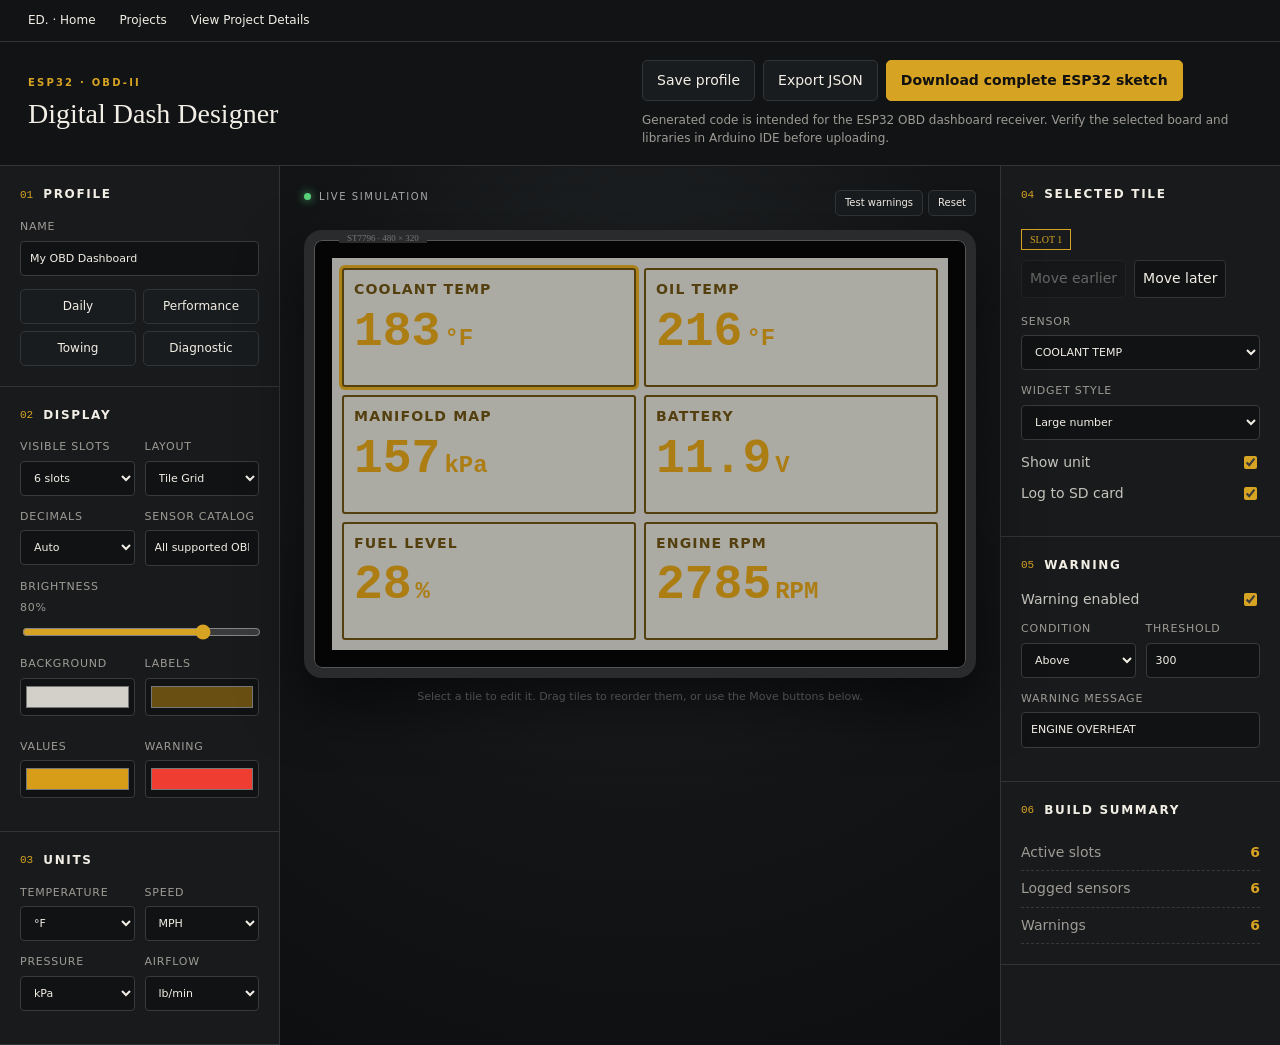
==== tools/obd-dashboard-designer/index.html @ 5e1c79ce "Integrate interactive ESP32 OBD dashboard designer" ====
<!doctype html>
<html lang="en">
<head>
  <meta charset="utf-8">
  <meta name="viewport" content="width=device-width,initial-scale=1">
  <meta name="description" content="Design and export layouts for an ESP32 OBD-II digital dashboard.">
  <title>OBD Digital Dash Designer</title>
  <link rel="stylesheet" href="styles.css">
  <link rel="stylesheet" href="slot-layout.css">
</head>
<body>
  <nav class="site-return" aria-label="Website navigation"><a href="../../#/">ED. · Home</a><a href="../../#/projects">Projects</a><a href="../../#/projects/obd-2-port-dashboard">View Project Details</a></nav>
  <header class="topbar">
    <div>
      <span class="eyebrow">ESP32 · OBD-II</span>
      <h1>Digital Dash Designer</h1>
    </div>
    <div class="download-area"><div class="top-actions">
      <button id="saveProfile" class="ghost">Save profile</button>
      <button id="exportJson" class="ghost">Export JSON</button>
      <button id="exportCpp" class="primary">Download complete ESP32 sketch</button>
    </div><p class="export-notice">Generated code is intended for the ESP32 OBD dashboard receiver. Verify the selected board and libraries in Arduino IDE before uploading.</p></div>
  </header>

  <main class="workspace">
    <aside class="panel controls">
      <section>
        <div class="section-title"><span>01</span><h2>Profile</h2></div>
        <label>Name<input id="profileName" value="My OBD Dashboard" maxlength="40"></label>
        <div class="preset-grid">
          <button data-preset="daily">Daily</button><button data-preset="performance">Performance</button>
          <button data-preset="towing">Towing</button><button data-preset="diagnostic">Diagnostic</button>
        </div>
      </section>

      <section>
        <div class="section-title"><span>02</span><h2>Display</h2></div>
        <div class="field-row">
          <label>Visible slots<select id="slotCount"><option value="4">4 slots</option><option value="6" selected>6 slots</option><option value="8">8 slots</option></select></label>
          <label>Layout<select id="layout"><option value="grid">Tile Grid</option><option value="bars">Horizontal Bars</option><option value="hero">Hero Layout</option></select></label>
        </div>
        <div class="field-row">
          <label>Decimals<select id="decimals"><option value="auto">Auto</option><option>0</option><option>1</option><option>2</option></select></label>
          <label>Sensor catalog<input value="All supported OBD sensors" disabled></label>
        </div>
        <label>Brightness <output id="brightnessOut">80%</output><input id="brightness" type="range" min="10" max="100" value="80"></label>
        <div class="color-grid">
          <label>Background<input id="background" type="color" value="#d2d0c8"></label>
          <label>Labels<input id="textColor" type="color" value="#694f12"></label>
          <label>Values<input id="valueColor" type="color" value="#d79c18"></label>
          <label>Warning<input id="warningColor" type="color" value="#ef3d32"></label>
        </div>
      </section>

      <section>
        <div class="section-title"><span>03</span><h2>Units</h2></div>
        <div class="field-row">
          <label>Temperature<select id="tempUnit"><option value="F">°F</option><option value="C">°C</option></select></label>
          <label>Speed<select id="speedUnit"><option value="MPH">MPH</option><option value="KMH">km/h</option></select></label>
        </div>
        <div class="field-row">
          <label>Pressure<select id="pressureUnit"><option value="KPA">kPa</option><option value="PSI">PSI</option><option value="BAR">bar</option></select></label>
          <label>Airflow<select id="airflowUnit"><option value="LBMIN">lb/min</option><option value="GS">g/s</option></select></label>
        </div>
      </section>
    </aside>

    <section class="stage-wrap">
      <div class="stage-toolbar">
        <div><span class="live-dot"></span>LIVE SIMULATION</div>
        <div><button id="warningTest" class="tiny">Test warnings</button><button id="resetDesign" class="tiny">Reset</button></div>
      </div>
      <div class="device-shell">
        <div class="device-label">ST7796 · 480 × 320</div>
        <div id="dashboard" class="dashboard grid" aria-label="Dashboard preview"></div>
      </div>
      <p class="hint">Select a tile to edit it. Drag tiles to reorder them, or use the Move buttons below.</p>
    </section>

    <aside class="panel inspector">
      <section>
        <div class="section-title"><span>04</span><h2>Selected tile</h2></div>
        <p id="tileNumber" class="selection-tag">SLOT 1</p><div class="reorder-actions"><button id="moveEarlier" type="button">Move earlier</button><button id="moveLater" type="button">Move later</button></div>
        <label>Sensor<select id="sensorSelect"></select></label>
        <label>Widget style<select id="widgetStyle"><option value="number">Large number</option><option value="bar">Fill bar</option><option value="compact">Compact</option></select></label>
        <div class="toggle-line"><label for="showUnit">Show unit</label><input id="showUnit" type="checkbox" checked></div>
        <div class="toggle-line"><label for="logSensor">Log to SD card</label><input id="logSensor" type="checkbox" checked></div>
      </section>
      <section>
        <div class="section-title"><span>05</span><h2>Warning</h2></div>
        <div class="toggle-line"><label for="warningEnabled">Warning enabled</label><input id="warningEnabled" type="checkbox" checked></div>
        <div class="field-row">
          <label>Condition<select id="warningCondition"><option value="above">Above</option><option value="below">Below</option></select></label>
          <label>Threshold<input id="warningThreshold" type="number" step="0.1" value="300"></label>
        </div>
        <label>Warning message<input id="warningMessage" maxlength="26" value="ENGINE OVERHEAT"></label>
      </section>
      <section class="summary">
        <div class="section-title"><span>06</span><h2>Build summary</h2></div>
        <dl><div><dt>Active slots</dt><dd id="activeCount">6</dd></div><div><dt>Logged sensors</dt><dd id="loggedCount">6</dd></div><div><dt>Warnings</dt><dd id="warningCount">6</dd></div></dl>
      </section>
    </aside>
  </main>

  <div id="toast" role="status"></div>
  <script src="app.js"></script>
</body>
</html>
---- tools/obd-dashboard-designer/styles.css ----
:root{--ink:#f2eee5;--muted:#9e9b94;--panel:#181a1c;--line:#323538;--accent:#d7a322;--danger:#ef493f;--bg:#0d0f10}*{box-sizing:border-box}body{margin:0;background:var(--bg);color:var(--ink);font:14px/1.4 Inter,ui-sans-serif,system-ui,-apple-system,Segoe UI,sans-serif;min-height:100vh}.topbar{height:92px;padding:18px 28px;display:flex;align-items:center;justify-content:space-between;border-bottom:1px solid var(--line);background:#111315}.eyebrow{color:var(--accent);font-size:10px;letter-spacing:.22em;font-weight:800}.topbar h1{font-family:Georgia,serif;font-weight:500;font-size:28px;margin:2px 0}.top-actions{display:flex;gap:8px}button,input,select{font:inherit}button{cursor:pointer}.ghost,.primary,.tiny,.preset-grid button{border:1px solid var(--line);border-radius:5px;background:#191c1e;color:var(--ink);padding:10px 14px}.primary{background:var(--accent);color:#111;border-color:var(--accent);font-weight:800}.workspace{display:grid;grid-template-columns:300px minmax(500px,1fr) 300px;min-height:calc(100vh - 92px)}.panel{background:var(--panel);overflow:auto}.controls{border-right:1px solid var(--line)}.inspector{border-left:1px solid var(--line)}.panel section{padding:20px;border-bottom:1px solid var(--line)}.section-title{display:flex;align-items:center;gap:10px;margin-bottom:16px}.section-title span{font:11px ui-monospace,monospace;color:var(--accent)}.section-title h2{font-size:12px;text-transform:uppercase;letter-spacing:.14em;margin:0}label{display:flex;flex-direction:column;gap:6px;color:var(--muted);font-size:11px;text-transform:uppercase;letter-spacing:.07em;margin-bottom:13px}input,select{width:100%;background:#101214;color:var(--ink);border:1px solid #383b3e;border-radius:4px;padding:9px;text-transform:none;letter-spacing:0}input[type=color]{height:38px;padding:3px}input[type=range]{padding:0;accent-color:var(--accent)}.field-row,.color-grid{display:grid;grid-template-columns:1fr 1fr;gap:10px}.preset-grid{display:grid;grid-template-columns:1fr 1fr;gap:7px}.preset-grid button{padding:8px;font-size:12px}.stage-wrap{padding:24px;display:flex;flex-direction:column;align-items:center;background:radial-gradient(circle at 50% 30%,#25282a 0,#121416 55%,#0d0f10 100%)}.stage-toolbar{width:min(760px,100%);display:flex;justify-content:space-between;color:#aaa;font-size:10px;letter-spacing:.16em;margin-bottom:14px}.live-dot{display:inline-block;width:7px;height:7px;background:#59d27a;border-radius:50%;box-shadow:0 0 10px #59d27a;margin-right:8px}.tiny{padding:5px 9px;font-size:10px;margin-left:5px}.device-shell{width:min(760px,100%);aspect-ratio:3/2;background:#050505;border:10px solid #292b2d;border-radius:18px;padding:18px;box-shadow:0 25px 60px #0009,inset 0 0 0 1px #555;position:relative}.device-label{position:absolute;top:-7px;left:25px;background:#292b2d;color:#777;padding:0 8px;font:9px ui-monospace}.dashboard{height:100%;display:grid;gap:8px;padding:10px;background:#d2d0c8;overflow:hidden}.dashboard.grid{grid-template-columns:1fr 1fr;grid-template-rows:repeat(3,1fr)}.dashboard.bars{grid-template-columns:1fr;grid-template-rows:repeat(6,1fr);gap:5px}.dashboard.hero{grid-template-columns:1fr 1fr;grid-template-rows:1.4fr 1fr 1fr}.dashboard.hero .tile:first-child{grid-column:1/3}.tile{border:2px solid currentColor;border-radius:3px;padding:10px;position:relative;min-height:0;overflow:hidden;cursor:pointer;transition:transform .12s,box-shadow .12s;background:color-mix(in srgb,var(--dash-bg) 92%,#fff)}.tile:hover{transform:translateY(-1px)}.tile.selected{box-shadow:0 0 0 3px var(--accent)}.tile.warning{background:var(--dash-warning)!important;color:#120b08!important;animation:pulse .7s infinite alternate}.tile-label{font-size:clamp(9px,1.1vw,15px);font-weight:800;letter-spacing:.08em}.tile-value{font:700 clamp(22px,4vw,48px)/1 ui-monospace,SFMono-Regular,monospace;margin-top:8px;color:var(--dash-value)}.tile-unit{font-size:12px;margin-left:4px}.tile-bar{height:13px;border:1px solid currentColor;margin-top:8px;padding:2px}.tile-bar span{display:block;height:100%;background:var(--dash-value)}.tile-message{font-size:12px;font-weight:900;margin-top:5px}.dashboard.bars .tile{display:grid;grid-template-columns:1fr 110px;align-items:center;padding:5px 10px}.dashboard.bars .tile-value{margin:0;text-align:right;font-size:22px}.dashboard.bars .tile-bar{grid-column:1/3;width:100%;margin-top:2px;height:9px}.dashboard.bars .tile-message{display:none}.hint{color:#777;font-size:11px}.toggle-line{display:flex;align-items:center;justify-content:space-between;margin:12px 0;color:#c5c3bc}.toggle-line input{width:auto;accent-color:var(--accent)}.selection-tag{display:inline-block;border:1px solid var(--accent);color:var(--accent);padding:4px 8px;font:10px ui-monospace}.summary dl{margin:0}.summary dl div{display:flex;justify-content:space-between;border-bottom:1px dashed #373a3c;padding:8px 0}.summary dt{color:var(--muted)}.summary dd{margin:0;color:var(--accent);font-weight:800}#toast{position:fixed;bottom:20px;left:50%;transform:translate(-50%,30px);opacity:0;background:#f1ead9;color:#151515;padding:11px 18px;border-radius:5px;transition:.2s;pointer-events:none;font-weight:700}#toast.show{transform:translate(-50%,0);opacity:1}@keyframes pulse{from{filter:brightness(.85)}to{filter:brightness(1.2)}}@media(max-width:1050px){.workspace{grid-template-columns:270px 1fr}.inspector{grid-column:1/3;border-left:0;border-top:1px solid var(--line);display:grid;grid-template-columns:repeat(3,1fr)}.inspector section{border-right:1px solid var(--line)}}@media(max-width:760px){.topbar{height:auto;align-items:flex-start;gap:15px;flex-direction:column}.top-actions{flex-wrap:wrap}.workspace{display:block}.panel{border:0}.stage-wrap{padding:16px}.device-shell{border-width:6px;padding:10px}.inspector{display:block}.dashboard{gap:5px;padding:6px}.tile{padding:6px}.tile-value{font-size:20px}}

/* Integration: keep the instrument-panel theme while fitting smaller screens. */
.site-return{display:flex;flex-wrap:wrap;gap:12px 24px;padding:12px 28px;border-bottom:1px solid var(--line);background:#111315;font-size:12px}.site-return a{color:var(--ink);text-decoration:none}.site-return a:hover{color:var(--accent)}
.topbar{height:auto;min-height:92px;gap:24px}.download-area{max-width:610px}.export-notice{color:var(--muted);font-size:12px;line-height:1.5;margin:10px 0 0}.top-actions{flex-wrap:wrap}.workspace{grid-template-columns:280px minmax(0,1fr) 280px}.workspace>*{min-width:0}
.reorder-actions{display:flex;gap:8px;margin:0 0 16px}.reorder-actions button{border:1px solid var(--line);border-radius:4px;background:#101214;color:var(--ink);padding:8px}.reorder-actions button:disabled{opacity:.35;cursor:default}.toggle-line label{margin:0;color:inherit;font-size:inherit;text-transform:none;letter-spacing:0}
button:focus-visible,a:focus-visible,.tile:focus-visible{outline:3px solid var(--accent);outline-offset:3px}.tile{touch-action:manipulation}.tile-value{white-space:nowrap}.tile-unit{font-size:.5em}.tile-message{font-size:clamp(8px,1vw,12px);line-height:1.1;overflow-wrap:anywhere}.tile.compact .tile-value{font-size:clamp(16px,2.7vw,30px)}
.dashboard.hero{grid-template-rows:1.4fr repeat(var(--hero-rows,3),1fr)}.dashboard.bars .tile-value{font-size:clamp(11px,1.6vw,22px)}.dashboard.bars .tile-label{font-size:clamp(8px,.9vw,12px)}.dashboard.bars .tile{grid-template-columns:minmax(0,1fr) auto}.dashboard.bars .tile-unit{font-size:.6em}.dashboard[data-slots="8"] .tile{padding:4px}.dashboard[data-slots="8"] .tile-value{font-size:clamp(14px,2.2vw,28px);margin-top:3px}.dashboard[data-slots="8"] .tile-label{font-size:clamp(8px,.8vw,11px)}.dashboard[data-slots="8"] .tile-bar{height:7px;padding:1px;margin-top:3px}
@media(max-width:1200px){.workspace{grid-template-columns:250px minmax(0,1fr)}.inspector{grid-column:1/3;display:grid;grid-template-columns:repeat(3,minmax(0,1fr));border-left:0;border-top:1px solid var(--line)}.stage-wrap{padding:20px}.tile-value{font-size:clamp(18px,3vw,36px)}}
@media(max-width:760px){.site-return{padding:12px 18px}.topbar{padding:18px;gap:16px}.topbar h1{font-size:25px}.download-area{width:100%}.top-actions button{flex:1 1 auto}.workspace{display:flex;flex-direction:column}.stage-wrap{order:-1;padding:24px 14px}.inspector{display:block}.device-shell{border-width:6px;padding:8px}.dashboard{padding:5px;gap:4px}.tile-label{font-size:9px;letter-spacing:0}.tile-value{font-size:clamp(14px,5vw,24px);margin-top:4px}.tile{padding:5px}.tile-bar{height:7px;padding:1px;margin-top:4px}.tile-message{font-size:8px}.dashboard[data-slots="8"] .tile-value{font-size:clamp(12px,4vw,22px)}.dashboard[data-slots="8"] .tile-label{font-size:8px}.dashboard.bars{gap:2px}.dashboard.bars .tile{padding:1px 4px}.dashboard.bars .tile-value{font-size:12px}.dashboard.bars .tile-label{font-size:8px}.dashboard.bars .tile-bar{height:4px;padding:0;margin-top:1px}.stage-toolbar{letter-spacing:.05em;gap:8px}.hint{line-height:1.6;text-align:center}.panel section{padding:18px}input,select{font-size:16px}#toast{max-width:calc(100% - 24px);width:max-content;text-align:center}}
@media(prefers-reduced-motion:reduce){.tile.warning{animation:none}.tile,#toast{transition:none}}
---- tools/obd-dashboard-designer/slot-layout.css ----
.dashboard.bars {
  grid-template-rows: repeat(var(--slot-count, 6), 1fr);
}

.dashboard[data-slots="8"] .tile-value {
  font-size: clamp(18px, 3vw, 34px);
}
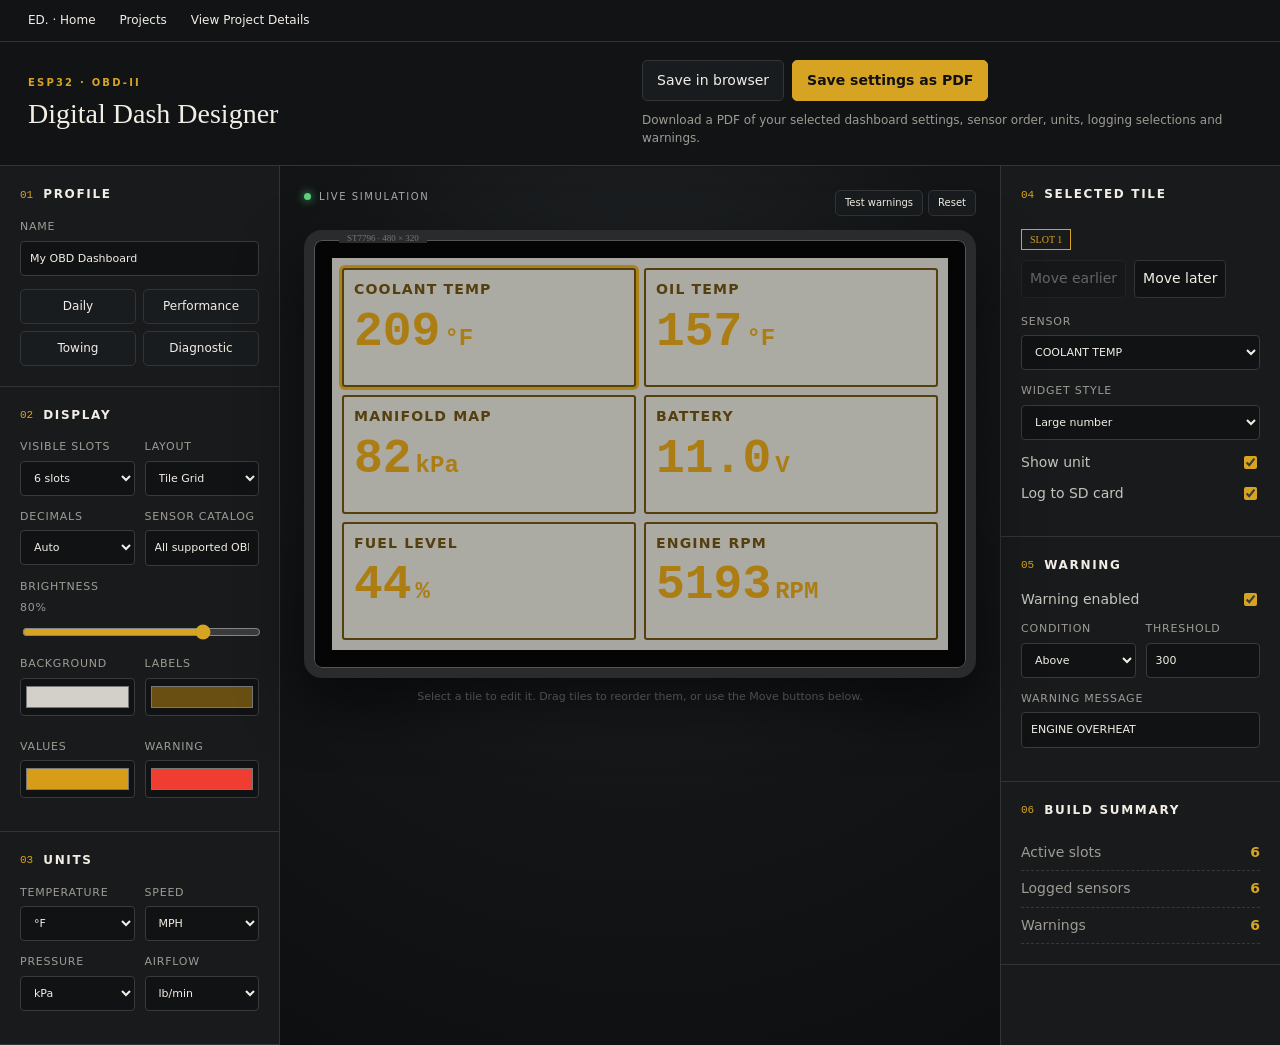
==== commit 8f2360f3: "Replace OBD sketch downloads with settings PDF export" ====
--- a/tools/obd-dashboard-designer/index.html
+++ b/tools/obd-dashboard-designer/index.html
@@ -5,7 +5,7 @@
   <meta name="viewport" content="width=device-width,initial-scale=1">
   <meta name="description" content="Design and export layouts for an ESP32 OBD-II digital dashboard.">
   <title>OBD Digital Dash Designer</title>
-  <link rel="stylesheet" href="styles.css">
+  <link rel="stylesheet" href="styles.css?v=pdf-20261110">
   <link rel="stylesheet" href="slot-layout.css">
 </head>
 <body>
@@ -16,10 +16,9 @@
       <h1>Digital Dash Designer</h1>
     </div>
     <div class="download-area"><div class="top-actions">
-      <button id="saveProfile" class="ghost">Save profile</button>
-      <button id="exportJson" class="ghost">Export JSON</button>
-      <button id="exportCpp" class="primary">Download complete ESP32 sketch</button>
-    </div><p class="export-notice">Generated code is intended for the ESP32 OBD dashboard receiver. Verify the selected board and libraries in Arduino IDE before uploading.</p></div>
+      <button id="saveProfile" class="ghost">Save in browser</button>
+      <button id="exportPdf" class="primary">Save settings as PDF</button>
+    </div><p class="export-notice">Download a PDF of your selected dashboard settings, sensor order, units, logging selections and warnings.</p></div>
   </header>
 
   <main class="workspace">
@@ -103,6 +102,6 @@
   </main>
 
   <div id="toast" role="status"></div>
-  <script src="app.js"></script>
+  <script src="app.js?v=pdf-20261110"></script>
 </body>
 </html>
